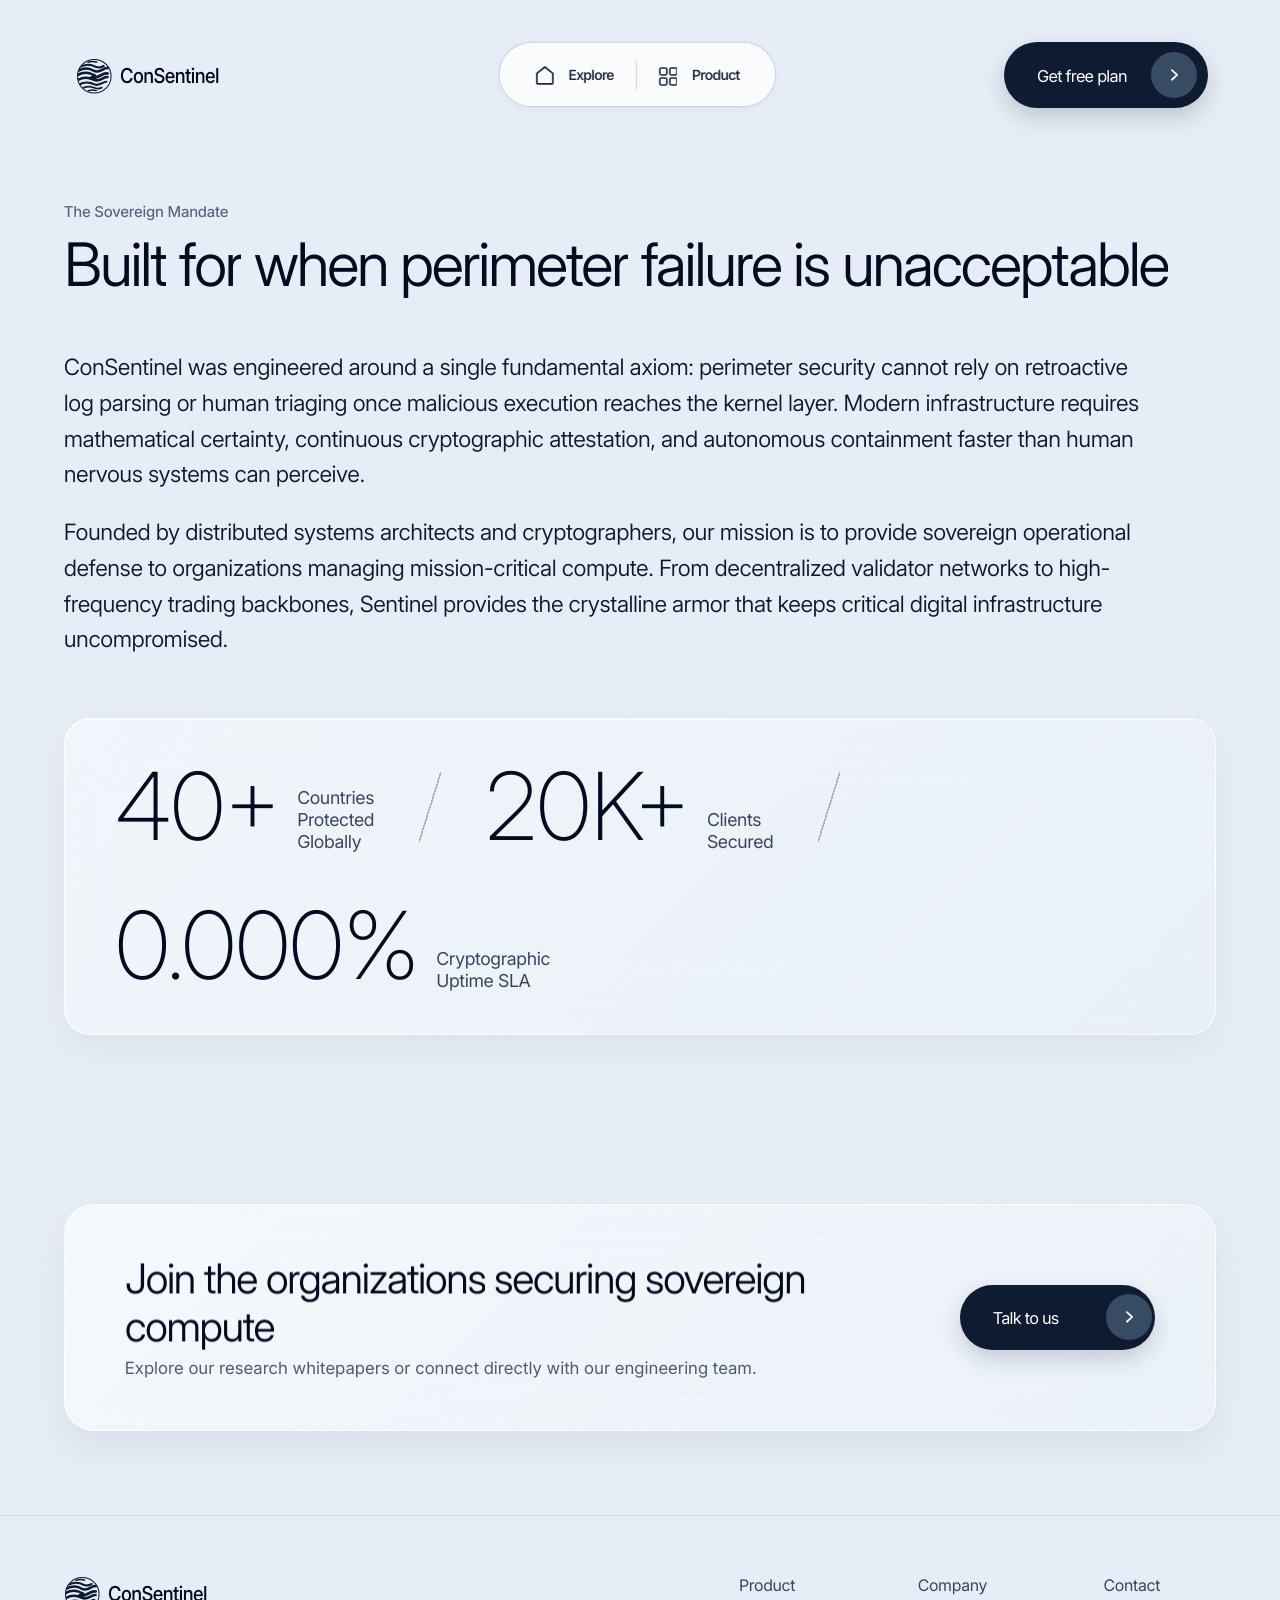
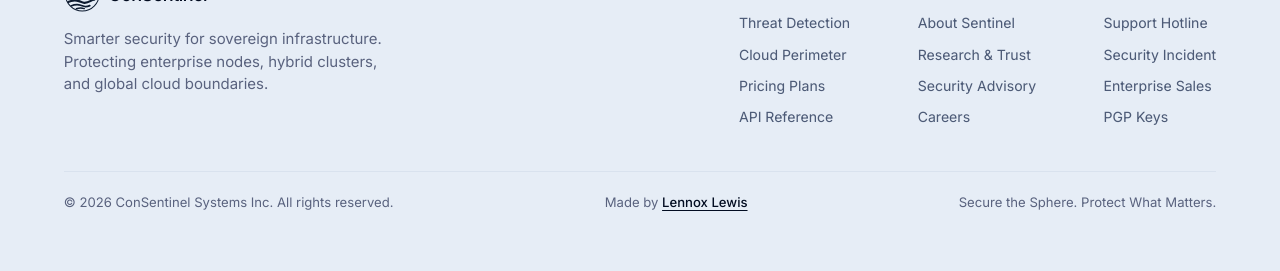
==== about.html @ 49adf563 "Consitel security" ====
<!DOCTYPE html>
<html lang="en">
<head>
  <meta charset="UTF-8">
  <meta name="viewport" content="width=device-width,initial-scale=1,viewport-fit=cover">
  <meta name="theme-color" content="#E6EDF6">
  <title>About — ConSentinel Mission & Defense Engineering</title>
  <link rel="preconnect" href="https://fonts.googleapis.com">
  <link rel="preconnect" href="https://fonts.gstatic.com" crossorigin>
  <link href="https://fonts.googleapis.com/css2?family=Inter:wght@100..900&display=block" rel="stylesheet">
  <link rel="icon" type="image/svg+xml" href="assets/favicon.svg">
  <link rel="stylesheet" href="assets/style.css">
  <script>
  (function(){var d=document.documentElement;
    if(!('animate' in Element.prototype))return;
    if(window.matchMedia&&matchMedia('(prefers-reduced-motion: reduce)').matches)return;
    d.classList.add('pre');
    setTimeout(function(){d.classList.remove('pre')},4000);
  })();
  </script>
</head>
<body>
  <!-- SHARED SITE HEADER -->
  <header class="site-header">
    <div class="header-inner">
      <a class="brand l t" style="--x:68;--y:47" href="index.html">
        <svg class="mark" viewBox="0 0 40 40" fill="none" aria-hidden="true">
          <defs><clipPath id="agclip"><circle cx="20" cy="20" r="18.2"/></clipPath></defs>
          <circle cx="20" cy="20" r="18.4" stroke="#0d1b30" stroke-width="1.1"/>
          <g clip-path="url(#agclip)" stroke="#0d1b30" fill="none" stroke-linecap="round" stroke-linejoin="round">
            <path d="M13.2 4.6c3-.9 6.2-1 9.2-.1" stroke-width="1.7"/>
            <path d="M5.6 9.2c3.8-1.9 8-2.4 11.7-1.2 2.5.8 4.3 2.1 6.6 2.3 2 .2 4.2-.4 6.4-1.5" stroke-width="2.3"/>
            <path d="M2.6 13.9c4.4-2.4 9.4-3 13.6-1.5 2.4.9 4.1 2.3 6.4 2.4 2.3.1 4.7-1 7.1-2.4 1.6-.9 3.4-1.4 5.3-1.4" stroke-width="2.7"/>
            <path d="M1.6 18.7c4.8-2.7 10.1-3.2 14.4-1.6 1.8.7 3.2 1.6 4.7 2.1-1.7 1.3-3.4 2.2-5.1 2.6 2.9.5 5.9-.1 8.8-1.5 1.5-.7 2.9-1.6 4.4-2.3 1.9-.9 3.9-1.3 5.9-1.1" stroke-width="2.9"/>
            <path d="M1.9 24.1c4.5-2.4 9.6-3 13.9-1.6 2.3.7 4 1.9 6.2 2 2.4.1 5-.9 7.5-2.3 1.6-.9 3.3-1.4 5-1.4" stroke-width="2.8"/>
            <path d="M3.7 28.8c4.1-2 8.7-2.5 12.6-1.3 2.2.7 3.8 1.8 5.9 1.8 2.3.1 4.8-.8 7.1-2.1 1.2-.7 2.5-1.1 3.8-1.2" stroke-width="2.4"/>
            <path d="M7.6 32.9c3.5-1.5 7.4-1.9 10.6-.9 1.9.6 3.3 1.4 5 1.5 1.6.1 3.3-.3 5-1.1" stroke-width="1.9"/>
            <path d="M13.6 35.8c2.8-.9 5.8-1 8.6-.2" stroke-width="1.5"/>
          </g>
        </svg>
        <b class="sx" style="--sx:0.894">ConSentinel</b>
      </a>

      <button class="burger" type="button" aria-label="Open menu" aria-expanded="false" aria-controls="site-menu"><i></i><i></i></button>

      <div class="menu" id="site-menu">
        <nav class="nav">
          <a class="n-home" href="index.html" aria-label="Home">
            <svg viewBox="0 0 20 21" fill="none" aria-hidden="true">
              <path d="M2 8.4 10 2l8 6.4V18a1 1 0 0 1-1 1H3a1 1 0 0 1-1-1z" stroke="#202940" stroke-width="1.7" stroke-linejoin="round"/>
            </svg>
          </a>
          <a class="n-explore" href="features.html"><span>Explore</span></a>
          <hr class="n-div">
          <a class="n-grid" href="pricing.html" aria-label="Pricing">
            <svg viewBox="0 0 20 20" fill="none" aria-hidden="true">
              <rect x="1" y="1" width="7.4" height="7.4" rx="1.7" stroke="#202940" stroke-width="1.7"/>
              <rect x="11.6" y="1" width="7.4" height="7.4" rx="1.7" stroke="#202940" stroke-width="1.7"/>
              <rect x="1" y="11.6" width="7.4" height="7.4" rx="1.7" stroke="#202940" stroke-width="1.7"/>
              <rect x="11.6" y="11.6" width="7.4" height="7.4" rx="1.7" stroke="#202940" stroke-width="1.7"/>
            </svg>
          </a>
          <a class="n-product" href="pricing.html"><span>Product</span></a>
        </nav>
        <a class="cta l t r" style="--x:58;--y:30" href="pricing.html">
          <span>Get free plan</span>
          <span class="knob">
            <svg viewBox="0 0 18 18" fill="none" aria-hidden="true">
              <path d="m6.6 3.6 6 5.4-6 5.4" stroke="#fff" stroke-width="1.9" stroke-linecap="round" stroke-linejoin="round"/>
            </svg>
          </span>
        </a>
      </div>
    </div>
  </header>

  <main>
    <!-- ABOUT CONTENT -->
    <section class="sec">
      <div class="sec-head">
        <p class="sec-eyebrow sub-eyebrow anim-target">The Sovereign Mandate</p>
        <h1 class="sec-title sub-title anim-target" style="font-size:calc(64*var(--u));">Built for when perimeter failure is unacceptable</h1>
      </div>

      <div class="about-narrative anim-target">
        <p>ConSentinel was engineered around a single fundamental axiom: perimeter security cannot rely on retroactive log parsing or human triaging once malicious execution reaches the kernel layer. Modern infrastructure requires mathematical certainty, continuous cryptographic attestation, and autonomous containment faster than human nervous systems can perceive.</p>
        <p>Founded by distributed systems architects and cryptographers, our mission is to provide sovereign operational defense to organizations managing mission-critical compute. From decentralized validator networks to high-frequency trading backbones, Sentinel provides the crystalline armor that keeps critical digital infrastructure uncompromised.</p>
      </div>

      <!-- REUSED STATS COMPONENT RESTATED -->
      <div class="glass-card about-stats-wrap anim-target">
        <div class="stats">
          <div class="stat">
            <span class="num">112+</span>
            <span class="lbl">Countries<br>Protected<br>Globally</span>
          </div>
          <span class="slash"></span>
          <div class="stat">
            <span class="num">55K+</span>
            <span class="lbl">Clients<br>Secured</span>
          </div>
          <span class="slash"></span>
          <div class="stat">
            <span class="num">99.999%</span>
            <span class="lbl">Cryptographic<br>Uptime SLA</span>
          </div>
        </div>
      </div>
    </section>

    <!-- CTA BANNER -->
    <section class="sec">
      <div class="cta-banner">
        <div>
          <h2 class="cta-banner-title">Join the organizations securing sovereign compute</h2>
          <p class="cta-banner-sub">Explore our research whitepapers or connect directly with our engineering team.</p>
        </div>
        <a class="cta" href="contact.html">
          <span>Talk to us</span>
          <span class="knob">
            <svg viewBox="0 0 18 18" fill="none" aria-hidden="true">
              <path d="m6.6 3.6 6 5.4-6 5.4" stroke="#fff" stroke-width="1.9" stroke-linecap="round" stroke-linejoin="round"/>
            </svg>
          </span>
        </a>
      </div>
    </section>
  </main>

  <!-- SHARED FOOTER -->
  <footer class="foot">
    <div class="foot-main">
      <div class="foot-brand-col">
        <a class="brand" href="index.html">
          <svg class="mark" viewBox="0 0 40 40" fill="none" aria-hidden="true">
            <defs><clipPath id="fgclip4"><circle cx="20" cy="20" r="18.2"/></clipPath></defs>
            <circle cx="20" cy="20" r="18.4" stroke="#0d1b30" stroke-width="1.1"/>
            <g clip-path="url(#fgclip4)" stroke="#0d1b30" fill="none" stroke-linecap="round" stroke-linejoin="round">
              <path d="M13.2 4.6c3-.9 6.2-1 9.2-.1" stroke-width="1.7"/>
              <path d="M5.6 9.2c3.8-1.9 8-2.4 11.7-1.2 2.5.8 4.3 2.1 6.6 2.3 2 .2 4.2-.4 6.4-1.5" stroke-width="2.3"/>
              <path d="M2.6 13.9c4.4-2.4 9.4-3 13.6-1.5 2.4.9 4.1 2.3 6.4 2.4 2.3.1 4.7-1 7.1-2.4 1.6-.9 3.4-1.4 5.3-1.4" stroke-width="2.7"/>
              <path d="M1.6 18.7c4.8-2.7 10.1-3.2 14.4-1.6 1.8.7 3.2 1.6 4.7 2.1-1.7 1.3-3.4 2.2-5.1 2.6 2.9.5 5.9-.1 8.8-1.5 1.5-.7 2.9-1.6 4.4-2.3 1.9-.9 3.9-1.3 5.9-1.1" stroke-width="2.9"/>
              <path d="M1.9 24.1c4.5-2.4 9.6-3 13.9-1.6 2.3.7 4 1.9 6.2 2 2.4.1 5-.9 7.5-2.3 1.6-.9 3.3-1.4 5-1.4" stroke-width="2.8"/>
              <path d="M3.7 28.8c4.1-2 8.7-2.5 12.6-1.3 2.2.7 3.8 1.8 5.9 1.8 2.3.1 4.8-.8 7.1-2.1 1.2-.7 2.5-1.1 3.8-1.2" stroke-width="2.4"/>
              <path d="M7.6 32.9c3.5-1.5 7.4-1.9 10.6-.9 1.9.6 3.3 1.4 5 1.5 1.6.1 3.3-.3 5-1.1" stroke-width="1.9"/>
              <path d="M13.6 35.8c2.8-.9 5.8-1 8.6-.2" stroke-width="1.5"/>
            </g>
          </svg>
          <b class="sx" style="--sx:0.894">ConSentinel</b>
        </a>
        <p class="foot-desc">Smarter security for sovereign infrastructure. Protecting enterprise nodes, hybrid clusters, and global cloud boundaries.</p>
      </div>

      <div class="foot-cols">
        <div class="foot-col">
          <h4>Product</h4>
          <ul>
            <li><a href="features.html">Threat Detection</a></li>
            <li><a href="features.html">Cloud Perimeter</a></li>
            <li><a href="pricing.html">Pricing Plans</a></li>
            <li><a href="features.html">API Reference</a></li>
          </ul>
        </div>
        <div class="foot-col">
          <h4>Company</h4>
          <ul>
            <li><a href="about.html">About Sentinel</a></li>
            <li><a href="about.html">Research & Trust</a></li>
            <li><a href="about.html">Security Advisory</a></li>
            <li><a href="contact.html">Careers</a></li>
          </ul>
        </div>
        <div class="foot-col">
          <h4>Contact</h4>
          <ul>
            <li><a href="contact.html">Support Hotline</a></li>
            <li><a href="contact.html">Security Incident</a></li>
            <li><a href="contact.html">Enterprise Sales</a></li>
            <li><a href="contact.html">PGP Keys</a></li>
          </ul>
        </div>
      </div>
    </div>

    <div class="foot-bottom">
      <span>© 2026 ConSentinel Systems Inc. All rights reserved.</span>
      <span>Made by <a href="https://lennoxlewis.co.ke" target="_blank" rel="noopener noreferrer">Lennox Lewis</a></span>
      <span>Secure the Sphere. Protect What Matters.</span>
    </div>
  </footer>

  <script src="assets/site.js" defer></script>
  <script>
  document.addEventListener('DOMContentLoaded', () => {
    if (!window.ConSentinel) return;
    window.ConSentinel.startTimeline(({ lift, settle }) => {
      // Header synchronization
      lift('.brand', 60, '.55em', 600);
      settle('.nav', 150, 700, .99, '.5em');
      settle('.cta', 200, 700, .985, '.5em');
      settle('.burger', 150, 700, .9, '.4em');

      // Calm subpage entrance sequence
      lift('.sub-eyebrow', 280, '.6em', 520);
      lift('.about-narrative', 420, '.7em', 560);
      settle('.about-stats-wrap', 500, 800, .985, '1.1em');
    });
  });
  </script>
</body>
</html>
---- assets/style.css ----
:root {
  --u: min(100vw / 1280, 100vh / 960);
  --ink: #020C21;
  --ink-soft: #0F182F;
  --muted: #59627E;
  --muted2: #4D5B77;
  --frame: #E6EDF6;
  --cta: #0F1B31;
  --cta-knob: #384B64;
  --meet-knob: #1A2B45;
  --accent: #4A78B0;
  --track: #DDE4EE;
}
@supports (height: 100dvh) {
  :root {
    --u: min(100vw / 1280, 100dvh / 960);
  }
}

*, *::before, *::after {
  box-sizing: border-box;
  margin: 0;
  padding: 0;
}
html, body {
  min-height: 100%;
}
body {
  background: var(--frame);
  overflow-x: hidden;
  color: var(--ink);
  font-family: Inter, "Helvetica Neue", Helvetica, Arial, sans-serif;
  font-synthesis: none;
  -webkit-font-smoothing: antialiased;
  text-rendering: geometricPrecision;
}

/* ==========================================================================
   2. ABSOLUTE-POSITION HELPER SYSTEM
   ========================================================================== */
.stack, .row, .hero-blk, .tagrow, .stats, .stat {
  display: contents;
}
.l {
  position: absolute;
  z-index: 2;
}
.t {
  left: calc((var(--x) + 13) * var(--u));
  top: calc((var(--y) + 15) * var(--u));
}
.c {
  left: calc((var(--x) + 13) * var(--u));
  top: calc(50% + (var(--y) - 2) * var(--u));
}
.b {
  left: calc((var(--x) + 13) * var(--u));
  bottom: calc((var(--y) + 19) * var(--u));
}
.r {
  left: auto;
  right: calc((var(--x) + 19) * var(--u));
}
.sx {
  display: inline-block;
  transform-origin: left top;
  transform: scaleX(var(--sx, 1));
}

/* Word-split reveal helpers */
.w {
  overflow: hidden;
  display: inline-block;
  vertical-align: bottom;
}
.wi {
  display: inline-block;
  will-change: transform, clip-path;
}

/* ==========================================================================
   3. HERO STRUCTURE & BACKGROUND
   ========================================================================== */
.hero-stage {
  position: relative;
  width: 100vw;
  height: 100vh;
  height: 100dvh;
  overflow: hidden;
  isolation: isolate;
  background: var(--frame);
}
.card {
  position: absolute;
  inset: 0;
  isolation: isolate;
}
.bg {
  position: absolute;
  left: -2px;
  top: -2px;
  width: calc(100vw + 4px);
  height: calc(100vh + 4px);
  object-fit: cover;
  object-position: 50% 50%;
  z-index: 0;
  filter: brightness(1.006) saturate(.965);
  transform: scale(1.002);
}
@supports (height: 100dvh) {
  .bg {
    height: calc(100dvh + 4px);
  }
}
.tint {
  position: absolute;
  inset: 0;
  background: rgba(255, 249, 240, .05);
  z-index: 1;
  pointer-events: none;
}

/* ==========================================================================
   4. BRAND & SITE HEADER
   ========================================================================== */
.brand {
  display: flex;
  align-items: center;
  text-decoration: none;
  color: inherit;
  height: calc(39 * var(--u));
}
.mark {
  width: calc(39 * var(--u));
  height: calc(39 * var(--u));
  display: block;
  flex: none;
}
.brand b {
  font-size: calc(22 * var(--u));
  font-weight: 520;
  letter-spacing: -0.03em;
  line-height: 1;
  margin-left: calc(7.7 * var(--u));
}

.site-header {
  position: relative;
  width: 100%;
  height: calc(125 * var(--u));
  z-index: 10;
}
.site-header .header-inner {
  position: relative;
  width: 100%;
  height: 100%;
}

/* ==========================================================================
   5. NAVIGATION PILL
   ========================================================================== */
.nav {
  position: absolute;
  left: 50%;
  transform: translateX(calc(-50% - 3 * var(--u)));
  top: calc((31 + 15) * var(--u));
  width: calc(293 * var(--u));
  height: calc(67 * var(--u));
  border-radius: 999px;
  background: rgba(255, 255, 255, 0.78);
  border: calc(1 * var(--u)) solid rgba(255, 255, 255, .85);
  -webkit-backdrop-filter: blur(calc(40 * var(--u)));
  backdrop-filter: blur(calc(40 * var(--u)));
  box-shadow: 0 0 0 calc(1.3 * var(--u)) rgba(120, 145, 180, 0.2),
              0 calc(2 * var(--u)) calc(10 * var(--u)) rgba(28, 52, 92, .05);
  z-index: 2;
}
.nav > * {
  position: absolute;
}
.nav a {
  text-decoration: none;
  color: inherit;
  display: flex;
  align-items: center;
}
.nav span {
  font-size: calc(15 * var(--u));
  font-weight: 570;
  letter-spacing: -0.0561em;
  line-height: 1;
  color: #202940;
  white-space: nowrap;
}
.nav i {
  display: block;
}
.nav i svg {
  width: 100%;
  height: 100%;
  display: block;
}
.n-home {
  left: calc(36 * var(--u));
  top: calc(22 * var(--u));
  width: calc(21.3 * var(--u));
  height: calc(22.4 * var(--u));
}
.n-explore {
  left: calc(72 * var(--u));
  top: calc(26 * var(--u));
}
.n-div {
  left: calc(144 * var(--u));
  top: calc(18 * var(--u));
  width: calc(1.5 * var(--u));
  height: calc(31 * var(--u));
  background: #CED5E0;
  border: 0;
}
.n-grid {
  left: calc(168 * var(--u));
  top: calc(24 * var(--u));
  width: calc(20.2 * var(--u));
  height: calc(20.2 * var(--u));
}
.n-product {
  left: calc(203.8 * var(--u));
  top: calc(26 * var(--u));
}

/* ==========================================================================
   6. PRIMARY CTA & KNOB
   ========================================================================== */
.cta {
  width: calc(217 * var(--u));
  height: calc(70 * var(--u));
  border-radius: 999px;
  background: var(--cta);
  text-decoration: none;
  display: block;
  box-shadow: 0 calc(10 * var(--u)) calc(24 * var(--u)) rgba(11, 26, 50, .18);
  position: relative;
}
.cta.l {
  position: absolute;
}
.cta span {
  position: absolute;
  left: calc(34.8 * var(--u));
  top: calc(27.55 * var(--u));
  font-size: calc(17.5 * var(--u));
  font-weight: 400;
  letter-spacing: -0.0442em;
  line-height: 1;
  color: #fff;
  white-space: nowrap;
}
.knob {
  position: absolute;
  border-radius: 50%;
  background: var(--cta-knob);
  display: flex;
  align-items: center;
  justify-content: center;
}
.cta .knob {
  left: calc(156 * var(--u));
  top: calc(10.5 * var(--u));
  width: calc(49 * var(--u));
  height: calc(49 * var(--u));
}
.knob svg {
  width: calc(17 * var(--u));
  height: calc(17 * var(--u));
  display: block;
}

/* ==========================================================================
   7. HERO TYPE & ELEMENTS
   ========================================================================== */
.eyebrow {
  font-size: calc(16 * var(--u));
  font-weight: 470;
  letter-spacing: -0.015em;
  line-height: 1;
  color: var(--muted);
  white-space: nowrap;
}
h1 {
  font-size: calc(98 * var(--u));
  font-weight: 360;
  letter-spacing: -0.035em;
  line-height: calc(90 * var(--u));
  color: var(--ink);
  white-space: nowrap;
}
.play {
  width: calc(50.5 * var(--u));
  height: calc(50.5 * var(--u));
  border-radius: 50%;
  background: #fff;
  display: flex;
  align-items: center;
  justify-content: center;
  box-shadow: 0 calc(6 * var(--u)) calc(18 * var(--u)) rgba(28, 52, 92, .10);
}
.play svg {
  width: calc(13 * var(--u));
  height: calc(14 * var(--u));
  display: block;
}
.tag {
  font-size: calc(24 * var(--u));
  font-weight: 470;
  letter-spacing: -0.03em;
  line-height: 1;
  color: var(--ink-soft);
  white-space: nowrap;
}

/* ==========================================================================
   8. GLASS PANEL
   ========================================================================== */
.panel {
  width: calc(275 * var(--u));
  height: calc(271 * var(--u));
  border-radius: calc(28 * var(--u));
  background: linear-gradient(135deg, rgba(255, 255, 255, 0.44), rgba(255, 255, 255, 0.16));
  border: calc(1 * var(--u)) solid rgba(255, 255, 255, .60);
  -webkit-backdrop-filter: blur(calc(40 * var(--u))) saturate(112%);
  backdrop-filter: blur(calc(40 * var(--u))) saturate(112%);
  box-shadow: inset calc(1 * var(--u)) calc(1 * var(--u)) 0 rgba(255, 255, 255, .55),
              inset calc(-1 * var(--u)) calc(-1 * var(--u)) 0 rgba(255, 255, 255, .18),
              0 calc(18 * var(--u)) calc(40 * var(--u)) rgba(28, 52, 92, .07);
}
.panel > * {
  position: absolute;
}
.p-title {
  left: calc(29 * var(--u));
  top: calc(44.7 * var(--u));
  font-size: calc(24 * var(--u));
  font-weight: 500;
  letter-spacing: -0.02em;
  line-height: 1;
  color: var(--ink);
  white-space: nowrap;
}
.dot {
  left: calc(137 * var(--u));
  top: calc(53 * var(--u));
  width: calc(10 * var(--u));
  height: calc(10 * var(--u));
  border-radius: 50%;
  background: var(--accent);
}
.shield {
  left: calc(177 * var(--u));
  top: calc(46 * var(--u));
  width: calc(73 * var(--u));
  height: calc(73 * var(--u));
  border-radius: 50%;
  background: rgba(255, 255, 255, .92);
  display: flex;
  align-items: center;
  justify-content: center;
  box-shadow: 0 0 calc(26 * var(--u)) calc(10 * var(--u)) rgba(255, 255, 255, .5),
              0 calc(6 * var(--u)) calc(16 * var(--u)) rgba(28, 52, 92, .06);
}
.shield svg {
  width: calc(30 * var(--u));
  height: calc(39 * var(--u));
  display: block;
}
.p-sub {
  left: calc(29 * var(--u));
  top: calc(94.35 * var(--u));
  font-size: calc(18 * var(--u));
  font-weight: 400;
  letter-spacing: -0.02em;
  line-height: calc(20.4 * var(--u));
  color: var(--muted2);
}
.scale {
  left: calc(47 * var(--u));
  top: calc(189 * var(--u));
  width: calc(190 * var(--u));
  display: flex;
  justify-content: space-between;
  font-size: calc(15 * var(--u));
  font-weight: 400;
  letter-spacing: -0.03em;
  line-height: 1;
  color: #586580;
}
.track {
  left: calc(46 * var(--u));
  top: calc(221 * var(--u));
  width: calc(190 * var(--u));
  height: calc(8 * var(--u));
  border-radius: 999px;
  background: #DDE4EE;
  overflow: hidden;
}
.track i {
  display: block;
  width: calc(59 * var(--u));
  height: 100%;
  border-radius: 999px;
  background: #5F88B4;
}

/* ==========================================================================
   9. STATS ROW
   ========================================================================= */
.num {
  font-size: calc(100 * var(--u));
  font-weight: 200;
  letter-spacing: 0em;
  line-height: 1;
  color: var(--ink);
  white-space: nowrap;
}
.lbl {
  font-size: calc(19 * var(--u));
  font-weight: 400;
  letter-spacing: -0.02em;
  line-height: calc(23.5 * var(--u));
  color: #39455F;
}
.slash {
  width: calc(23 * var(--u));
  height: calc(75 * var(--u));
  background: linear-gradient(to top left,
    transparent calc(50% - .85 * var(--u)),
    #A7B4C6 calc(50% - .85 * var(--u)),
    #A7B4C6 calc(50% + .85 * var(--u)),
    transparent calc(50% + .85 * var(--u))
  );
}

/* ==========================================================================
   10. MEET SENTINEL PILL
   ========================================================================== */
.meet {
  width: calc(269 * var(--u));
  height: calc(86 * var(--u));
  border-radius: 999px;
  display: block;
  text-decoration: none;
  background: rgba(255, 255, 255, 0.325);
  border: calc(1 * var(--u)) solid rgba(255, 255, 255, .62);
  -webkit-backdrop-filter: blur(calc(40 * var(--u)));
  backdrop-filter: blur(calc(40 * var(--u)));
  box-shadow: 0 0 0 calc(1.2 * var(--u)) rgba(120, 145, 180, 0.1),
              inset calc(1 * var(--u)) calc(1 * var(--u)) 0 rgba(255, 255, 255, .5),
              0 calc(8 * var(--u)) calc(22 * var(--u)) rgba(28, 52, 92, .035);
}
.meet > * {
  position: absolute;
}
.thumb {
  left: calc(12 * var(--u));
  top: calc(11 * var(--u));
  width: calc(64 * var(--u));
  height: calc(64 * var(--u));
  border-radius: 50%;
  overflow: hidden;
  box-shadow: inset 0 0 0 calc(1 * var(--u)) rgba(255, 255, 255, .45);
}
.thumb img {
  width: 100%;
  height: 100%;
  object-fit: cover;
  display: block;
}
.meet b {
  left: calc(89.8 * var(--u));
  top: calc(34.55 * var(--u));
  font-size: calc(17.5 * var(--u));
  font-weight: 425;
  letter-spacing: -0.0681em;
  line-height: 1;
  color: #1B2A44;
  white-space: nowrap;
}
.meet .knob {
  left: calc(206 * var(--u));
  top: calc(17 * var(--u));
  width: calc(50 * var(--u));
  height: calc(50 * var(--u));
  background: var(--meet-knob);
}

/* ==========================================================================
   11. BURGER & MENU BASE
   ========================================================================== */
.burger {
  display: none;
  align-items: center;
  justify-content: center;
  flex-direction: column;
  gap: calc(6 * var(--u));
  width: calc(56 * var(--u));
  height: calc(56 * var(--u));
  border-radius: 999px;
  padding: 0;
  cursor: pointer;
  background: rgba(255, 255, 255, 0.78);
  border: calc(1 * var(--u)) solid rgba(255, 255, 255, .85);
  -webkit-backdrop-filter: blur(calc(40 * var(--u)));
  backdrop-filter: blur(calc(40 * var(--u)));
  box-shadow: 0 0 0 calc(1.3 * var(--u)) rgba(120, 145, 180, 0.2),
              0 calc(2 * var(--u)) calc(10 * var(--u)) rgba(28, 52, 92, .05);
}
.burger i {
  display: block;
  width: calc(20 * var(--u));
  height: calc(1.8 * var(--u));
  border-radius: 999px;
  background: #202940;
  transition: transform .3s cubic-bezier(.2, .7, .3, 1), opacity .3s;
}
.burger[aria-expanded="true"] i:first-child {
  transform: translateY(calc(3.9 * var(--u))) rotate(45deg);
}
.burger[aria-expanded="true"] i:last-child {
  transform: translateY(calc(-3.9 * var(--u))) rotate(-45deg);
}
.burger:focus-visible {
  outline: calc(2 * var(--u)) solid #2f5f9e;
  outline-offset: calc(3 * var(--u));
}
.menu {
  display: contents;
}

@media (prefers-reduced-motion: no-preference) {
  .cta, .meet {
    transition: transform .35s cubic-bezier(.2, .7, .3, 1);
  }
  .cta:hover, .meet:hover {
    transform: translateY(calc(-2 * var(--u)));
  }
}
a:focus-visible, button:focus-visible, input:focus-visible, textarea:focus-visible {
  outline: calc(2 * var(--u)) solid #2f5f9e;
  outline-offset: calc(3 * var(--u));
}

/* ==========================================================================
   12. NEW SHARED COMPONENTS (SUBPAGE SECTIONS, FOOTER, CARDS, FORMS)
   ========================================================================== */
.sec {
  width: 100%;
  padding: calc(90 * var(--u)) calc(68 * var(--u));
  position: relative;
}
.sec-narrow {
  max-width: calc(980 * var(--u));
  margin: 0 auto;
}
.sec-head {
  margin-bottom: calc(56 * var(--u));
}
.sec-head.centered {
  text-align: center;
}
.sec-eyebrow {
  font-size: calc(16 * var(--u));
  font-weight: 470;
  letter-spacing: -0.015em;
  color: var(--muted);
  margin-bottom: calc(12 * var(--u));
}
.sec-title {
  font-size: calc(54 * var(--u));
  font-weight: 360;
  letter-spacing: -0.035em;
  line-height: 1.1;
  color: var(--ink);
}
.sec-sub {
  font-size: calc(20 * var(--u));
  font-weight: 400;
  letter-spacing: -0.02em;
  line-height: calc(28 * var(--u));
  color: var(--muted2);
  margin-top: calc(16 * var(--u));
  max-width: calc(720 * var(--u));
}
.sec-head.centered .sec-sub {
  margin-left: auto;
  margin-right: auto;
}

/* Reusable Glass Panel Card */
.glass-card {
  border-radius: calc(28 * var(--u));
  background: linear-gradient(135deg, rgba(255, 255, 255, 0.48), rgba(255, 255, 255, 0.18));
  border: calc(1 * var(--u)) solid rgba(255, 255, 255, .65);
  -webkit-backdrop-filter: blur(calc(40 * var(--u))) saturate(112%);
  backdrop-filter: blur(calc(40 * var(--u))) saturate(112%);
  box-shadow: inset calc(1 * var(--u)) calc(1 * var(--u)) 0 rgba(255, 255, 255, .55),
              inset calc(-1 * var(--u)) calc(-1 * var(--u)) 0 rgba(255, 255, 255, .18),
              0 calc(14 * var(--u)) calc(34 * var(--u)) rgba(28, 52, 92, .05);
  padding: calc(38 * var(--u));
  position: relative;
  display: flex;
  flex-direction: column;
}
.card-icon {
  width: calc(54 * var(--u));
  height: calc(54 * var(--u));
  border-radius: 50%;
  background: rgba(255, 255, 255, .92);
  display: flex;
  align-items: center;
  justify-content: center;
  margin-bottom: calc(26 * var(--u));
  box-shadow: 0 0 calc(20 * var(--u)) calc(6 * var(--u)) rgba(255, 255, 255, .5),
              0 calc(6 * var(--u)) calc(14 * var(--u)) rgba(28, 52, 92, .06);
}
.card-icon svg {
  width: calc(26 * var(--u));
  height: calc(26 * var(--u));
}
.card-title {
  font-size: calc(24 * var(--u));
  font-weight: 500;
  letter-spacing: -0.02em;
  color: var(--ink);
  margin-bottom: calc(14 * var(--u));
}
.card-desc {
  font-size: calc(17 * var(--u));
  font-weight: 400;
  letter-spacing: -0.015em;
  line-height: calc(24 * var(--u));
  color: var(--muted2);
}

/* Grids */
.strip-grid {
  display: grid;
  grid-template-columns: repeat(3, 1fr);
  gap: calc(32 * var(--u));
  width: 100%;
}
.features-grid {
  display: grid;
  grid-template-columns: repeat(3, 1fr);
  gap: calc(30 * var(--u));
  width: 100%;
}

/* How It Works Steps */
.step-card {
  position: relative;
  padding: calc(36 * var(--u));
}
.step-num {
  font-size: calc(56 * var(--u));
  font-weight: 200;
  letter-spacing: -0.02em;
  line-height: 1;
  color: var(--accent);
  margin-bottom: calc(18 * var(--u));
}

/* CTA Banner */
.cta-banner {
  width: 100%;
  border-radius: calc(32 * var(--u));
  background: linear-gradient(135deg, rgba(255, 255, 255, 0.62), rgba(255, 255, 255, 0.25));
  border: calc(1 * var(--u)) solid rgba(255, 255, 255, .80);
  -webkit-backdrop-filter: blur(calc(40 * var(--u))) saturate(112%);
  backdrop-filter: blur(calc(40 * var(--u))) saturate(112%);
  box-shadow: 0 calc(18 * var(--u)) calc(40 * var(--u)) rgba(28, 52, 92, .07);
  padding: calc(54 * var(--u)) calc(64 * var(--u));
  display: flex;
  align-items: center;
  justify-content: space-between;
  gap: calc(32 * var(--u));
}
.cta-banner-title {
  font-size: calc(44 * var(--u));
  font-weight: 360;
  letter-spacing: -0.03em;
  line-height: 1.15;
  color: var(--ink);
}
.cta-banner-sub {
  font-size: calc(18 * var(--u));
  font-weight: 400;
  color: var(--muted2);
  margin-top: calc(10 * var(--u));
}

/* Pricing Cards */
.pricing-grid {
  display: grid;
  grid-template-columns: repeat(3, 1fr);
  gap: calc(32 * var(--u));
  width: 100%;
  align-items: stretch;
}
.pricing-card {
  padding: calc(44 * var(--u)) calc(38 * var(--u));
  display: flex;
  flex-direction: column;
  justify-content: space-between;
}
.pricing-card.emphasized {
  background: linear-gradient(135deg, rgba(255, 255, 255, 0.72), rgba(255, 255, 255, 0.32));
  border: calc(1.5 * var(--u)) solid rgba(74, 120, 176, .55);
  box-shadow: 0 calc(20 * var(--u)) calc(44 * var(--u)) rgba(28, 52, 92, .10),
              0 0 0 calc(1.5 * var(--u)) rgba(74, 120, 176, .25);
  transform: translateY(calc(-6 * var(--u)));
}
.plan-badge {
  display: inline-block;
  font-size: calc(13 * var(--u));
  font-weight: 570;
  letter-spacing: 0.04em;
  text-transform: uppercase;
  color: var(--accent);
  margin-bottom: calc(12 * var(--u));
}
.plan-price {
  font-size: calc(64 * var(--u));
  font-weight: 200;
  letter-spacing: -0.03em;
  line-height: 1;
  color: var(--ink);
  margin: calc(16 * var(--u)) 0 calc(8 * var(--u));
}
.plan-price span {
  font-size: calc(20 * var(--u));
  font-weight: 400;
  color: var(--muted);
  letter-spacing: 0;
}
.plan-desc {
  font-size: calc(16 * var(--u));
  font-weight: 400;
  line-height: calc(22 * var(--u));
  color: var(--muted2);
  margin-bottom: calc(28 * var(--u));
  min-height: calc(44 * var(--u));
}
.plan-features {
  list-style: none;
  display: flex;
  flex-direction: column;
  gap: calc(14 * var(--u));
  margin-bottom: calc(36 * var(--u));
  flex: 1;
}
.plan-features li {
  font-size: calc(16 * var(--u));
  font-weight: 425;
  color: var(--ink-soft);
  display: flex;
  align-items: center;
  gap: calc(12 * var(--u));
}
.plan-features li svg {
  width: calc(18 * var(--u));
  height: calc(18 * var(--u));
  flex: none;
}
.pricing-card .cta {
  width: 100%;
}
.pricing-card .cta .knob {
  left: auto;
  right: calc(10.5 * var(--u));
}

/* FAQ */
.faq-grid {
  display: grid;
  grid-template-columns: repeat(2, 1fr);
  gap: calc(28 * var(--u));
  width: 100%;
}
.faq-card {
  padding: calc(32 * var(--u));
}
.faq-q {
  font-size: calc(20 * var(--u));
  font-weight: 500;
  letter-spacing: -0.02em;
  color: var(--ink);
  margin-bottom: calc(12 * var(--u));
}
.faq-a {
  font-size: calc(16 * var(--u));
  font-weight: 400;
  line-height: calc(24 * var(--u));
  color: var(--muted2);
}

/* About Narrative */
.about-narrative {
  font-size: calc(24 * var(--u));
  font-weight: 360;
  line-height: calc(38 * var(--u));
  letter-spacing: -0.02em;
  color: var(--ink-soft);
  max-width: 78ch;
  margin-bottom: calc(36 * var(--u));
}
.about-narrative p + p {
  margin-top: calc(24 * var(--u));
}
.about-stats-wrap {
  margin-top: calc(64 * var(--u));
  padding: calc(44 * var(--u)) calc(54 * var(--u));
}
.about-stats-wrap .stats {
  display: flex;
  align-items: center;
  gap: calc(48 * var(--u));
  flex-wrap: wrap;
}
.about-stats-wrap .stat {
  display: flex;
  align-items: flex-end;
  gap: calc(18 * var(--u));
}

/* Contact Page */
.contact-layout {
  display: grid;
  grid-template-columns: 1fr 1.25fr;
  gap: calc(56 * var(--u));
  align-items: start;
}
.contact-info-list {
  list-style: none;
  display: flex;
  flex-direction: column;
  gap: calc(28 * var(--u));
  margin-top: calc(32 * var(--u));
}
.contact-info-item {
  display: flex;
  flex-direction: column;
  gap: calc(6 * var(--u));
}
.contact-info-lbl {
  font-size: calc(14 * var(--u));
  font-weight: 570;
  letter-spacing: 0.03em;
  text-transform: uppercase;
  color: var(--muted);
}
.contact-info-val {
  font-size: calc(19 * var(--u));
  font-weight: 425;
  color: var(--ink);
  text-decoration: none;
}
.contact-form {
  padding: calc(44 * var(--u));
  display: flex;
  flex-direction: column;
  gap: calc(24 * var(--u));
}
.form-field {
  display: flex;
  flex-direction: column;
  gap: calc(8 * var(--u));
}
.form-label {
  font-size: calc(15 * var(--u));
  font-weight: 500;
  letter-spacing: -0.01em;
  color: var(--ink-soft);
}
.form-input, .form-textarea {
  width: 100%;
  padding: calc(14 * var(--u)) calc(18 * var(--u));
  border-radius: calc(12 * var(--u));
  background: rgba(255, 255, 255, 0.65);
  border: calc(1 * var(--u)) solid rgba(120, 145, 180, 0.28);
  font-family: inherit;
  font-size: calc(16 * var(--u));
  color: var(--ink);
  transition: border-color .2s, background .2s;
}
.form-input:focus, .form-textarea:focus {
  background: rgba(255, 255, 255, 0.95);
  border-color: var(--accent);
}
.form-textarea {
  min-height: calc(130 * var(--u));
  resize: vertical;
}
.contact-form .cta .knob {
  left: auto;
  right: calc(10.5 * var(--u));
}

/* ==========================================================================
   13. FOOTER
   ========================================================================== */
.foot {
  width: 100%;
  padding: calc(64 * var(--u)) calc(68 * var(--u));
  display: flex;
  flex-direction: column;
  gap: calc(48 * var(--u));
  border-top: calc(1 * var(--u)) solid rgba(120, 145, 180, .18);
  position: relative;
  z-index: 2;
}
.foot-main {
  display: flex;
  justify-content: space-between;
  align-items: flex-start;
  width: 100%;
}
.foot-brand-col {
  max-width: calc(360 * var(--u));
}
.foot-desc {
  margin-top: calc(16 * var(--u));
  font-size: calc(16 * var(--u));
  font-weight: 400;
  line-height: calc(24 * var(--u));
  color: var(--muted);
}
.foot-cols {
  display: flex;
  gap: calc(72 * var(--u));
}
.foot-col h4 {
  font-size: calc(17 * var(--u));
  font-weight: 400;
  letter-spacing: -0.02em;
  color: #39455F;
  margin-bottom: calc(18 * var(--u));
}
.foot-col ul {
  list-style: none;
  display: flex;
  flex-direction: column;
  gap: calc(12 * var(--u));
}
.foot-col a {
  text-decoration: none;
  font-size: calc(15 * var(--u));
  font-weight: 425;
  color: var(--muted2);
  transition: color .2s;
}
.foot-col a:hover {
  color: var(--ink);
}
.foot-bottom {
  display: flex;
  justify-content: space-between;
  align-items: center;
  flex-wrap: wrap;
  gap: calc(14 * var(--u));
  padding-top: calc(24 * var(--u));
  border-top: calc(1 * var(--u)) solid rgba(120, 145, 180, .12);
  font-size: calc(14 * var(--u));
  color: var(--muted);
}
.foot-bottom a {
  color: var(--ink);
  font-weight: 500;
  text-decoration: underline;
  text-underline-offset: calc(3 * var(--u));
  transition: color .2s ease;
}
.foot-bottom a:hover {
  color: var(--cta);
}

/* ==========================================================================
   14. RESPONSIVE TIERS
   ========================================================================== */
@media (max-aspect-ratio: 87/80), (max-width: 899px), (max-height: 639px) {
  :root {
    --u: min(100vw / 880, 100vh / 1220);
    --pad: 52;
  }
  @supports (height: 100dvh) {
    :root {
      --u: min(100vw / 880, 100dvh / 1220);
    }
  }
  .card {
    inset: 0;
    border-radius: 0;
  }
  .bg {
    left: -2px;
    top: -2px;
  }
  .stack {
    display: flex;
    flex-direction: column;
    justify-content: space-between;
    position: absolute;
    inset: 0;
    z-index: 2;
    padding: calc(var(--pad) * var(--u));
  }
  .row, .hero-blk, .stats, .stat, .tagrow {
    display: flex;
  }
  .row {
    align-items: center;
    justify-content: space-between;
    width: 100%;
  }
  .hero-blk {
    flex-direction: column;
    align-items: flex-start;
    width: 100%;
    margin: calc(30 * var(--u)) 0;
  }
  .tagrow {
    align-items: center;
    gap: calc(16 * var(--u));
    margin-top: calc(28 * var(--u));
  }
  .stats {
    align-items: flex-end;
    gap: calc(26 * var(--u));
    flex-wrap: wrap;
  }
  .stat {
    align-items: flex-end;
    gap: calc(16 * var(--u));
  }
  .l, .t, .c, .b, .r, .cta.l {
    position: relative;
    left: auto;
    right: auto;
    top: auto;
    bottom: auto;
  }
  h1 {
    margin-top: calc(16 * var(--u));
  }
  .play {
    flex: none;
  }
  .panel {
    align-self: flex-end;
    margin-top: calc(36 * var(--u));
  }
  .row:last-child {
    flex-wrap: wrap;
    row-gap: calc(24 * var(--u));
  }
  .meet {
    margin-left: auto;
  }
  .nav {
    position: relative;
    left: auto;
    top: auto;
    transform: none;
    flex: none;
  }

  /* Subpages Header & Section adjustments */
  .site-header {
    height: auto;
    padding: calc(var(--pad) * var(--u)) calc(var(--pad) * var(--u)) 0;
  }
  .site-header .header-inner {
    display: flex;
    align-items: center;
    justify-content: space-between;
    width: 100%;
  }
  .sec {
    padding: calc(64 * var(--u)) calc(var(--pad) * var(--u));
  }
  .strip-grid, .features-grid, .pricing-grid {
    grid-template-columns: 1fr;
    gap: calc(24 * var(--u));
  }
  .pricing-card.emphasized {
    transform: none;
  }
  .faq-grid, .contact-layout {
    grid-template-columns: 1fr;
    gap: calc(28 * var(--u));
  }
  .cta-banner {
    flex-direction: column;
    align-items: flex-start;
    padding: calc(40 * var(--u)) calc(32 * var(--u));
  }
  .foot {
    padding: calc(48 * var(--u)) calc(var(--pad) * var(--u));
  }
  .foot-main {
    flex-direction: column;
    gap: calc(36 * var(--u));
  }
  .foot-cols {
    flex-wrap: wrap;
    gap: calc(40 * var(--u));
  }

  @media (min-aspect-ratio: 1/1) {
    :root {
      --u: min(100vw / 1240, 100vh / 820);
      --pad: 46;
    }
    @supports (height: 100dvh) {
      :root {
        --u: min(100vw / 1240, 100dvh / 820);
      }
    }
    @media (max-height: 520px) {
      :root {
        --u: min(100vw / 900, 100vh / 560);
        --pad: 30;
      }
      @supports (height: 100dvh) {
        :root {
          --u: min(100vw / 900, 100dvh / 560);
        }
      }
    }
    .hero-blk {
      display: grid;
      grid-template-columns: minmax(0, 1fr) auto;
      column-gap: calc(46 * var(--u));
      align-items: end;
      margin: calc(24 * var(--u)) 0;
    }
    .eyebrow {
      grid-column: 1;
      grid-row: 1;
    }
    h1 {
      grid-column: 1;
      grid-row: 2;
    }
    .tagrow {
      grid-column: 1;
      grid-row: 3;
    }
    .panel {
      grid-column: 2;
      grid-row: 1 / span 3;
      align-self: center;
      margin-top: 0;
    }
    .row:last-child {
      flex-wrap: nowrap;
    }
  }

  /* ── TIER 3 · MOBILE ── */
  @media (max-width: 640px) and (max-aspect-ratio: 1/1) {
    :root {
      --u: min(100vw / 600, 100vh / 940);
      --t: max(var(--u), min(0.85px, 100vh / 780));
      --pad: 40;
    }
    @supports (height: 100dvh) {
      :root {
        --u: min(100vw / 600, 100dvh / 940);
        --t: max(var(--u), min(0.85px, 100dvh / 780));
      }
    }
    .sx {
      transform: none;
    }
    .brand {
      height: auto;
    }
    .mark {
      width: calc(36 * var(--t));
      height: calc(36 * var(--t));
    }
    .brand b {
      font-size: calc(21 * var(--t));
      margin-left: calc(8 * var(--t));
    }
    h1 {
      font-size: calc(66 * var(--u));
      line-height: calc(64 * var(--u));
      margin-top: calc(12 * var(--u));
    }
    .sec-title {
      font-size: calc(40 * var(--u));
      line-height: 1.15;
    }
    .sec-sub {
      font-size: calc(17 * var(--t));
      line-height: calc(24 * var(--t));
    }
    .eyebrow {
      font-size: calc(16 * var(--t));
    }
    .hero-blk {
      margin: calc(24 * var(--u)) 0;
    }
    .tagrow {
      gap: calc(14 * var(--t));
      margin-top: calc(22 * var(--u));
    }
    .tag {
      font-size: calc(19 * var(--t));
      line-height: calc(25 * var(--t));
      white-space: normal;
    }
    .play {
      width: calc(48 * var(--t));
      height: calc(48 * var(--t));
    }
    .play svg {
      width: calc(12 * var(--t));
      height: calc(13 * var(--t));
    }
    .panel {
      width: 100%;
      align-self: stretch;
      height: calc(212 * var(--t));
      margin-top: calc(24 * var(--u));
    }
    .p-title {
      left: calc(30 * var(--t));
      top: calc(30 * var(--t));
      font-size: calc(24 * var(--t));
    }
    .dot {
      left: calc(137 * var(--t));
      top: calc(40 * var(--t));
      width: calc(10 * var(--t));
      height: calc(10 * var(--t));
    }
    .shield {
      left: auto;
      right: calc(26 * var(--t));
      top: calc(22 * var(--t));
      width: calc(64 * var(--t));
      height: calc(64 * var(--t));
    }
    .shield svg {
      width: calc(26 * var(--t));
      height: calc(34 * var(--t));
    }
    .p-sub {
      left: calc(31 * var(--t));
      top: calc(80 * var(--t));
      font-size: calc(17 * var(--t));
      line-height: calc(21 * var(--t));
    }
    .scale {
      left: calc(31 * var(--t));
      top: calc(150 * var(--t));
      width: calc(100% - 62 * var(--t));
      font-size: calc(14 * var(--t));
    }
    .track {
      left: calc(31 * var(--t));
      top: calc(178 * var(--t));
      width: calc(100% - 62 * var(--t));
      height: calc(8 * var(--t));
    }
    .track i {
      width: 31%;
    }
    .stats {
      gap: calc(18 * var(--u));
      align-items: center;
      flex-wrap: nowrap;
    }
    .stat {
      flex-direction: column;
      align-items: flex-start;
      gap: calc(6 * var(--t));
    }
    .num {
      font-size: calc(76 * var(--u));
    }
    .lbl {
      font-size: calc(15 * var(--t));
      line-height: calc(19 * var(--t));
    }
    .slash {
      height: calc(92 * var(--t));
      width: calc(29 * var(--t));
      align-self: center;
    }
    .meet {
      width: 100%;
      height: calc(72 * var(--t));
    }
    .thumb {
      left: calc(9 * var(--t));
      top: calc(5 * var(--t));
      width: calc(62 * var(--t));
      height: calc(62 * var(--t));
    }
    .meet b {
      left: calc(84 * var(--t));
      top: calc(28 * var(--t));
      font-size: calc(17 * var(--t));
    }
    .meet .knob {
      left: auto;
      right: calc(11 * var(--t));
      top: calc(11 * var(--t));
      width: calc(50 * var(--t));
      height: calc(50 * var(--t));
    }
    .about-narrative {
      font-size: calc(18 * var(--t));
      line-height: calc(28 * var(--t));
    }
  }
}

/* ==========================================================================
   15. NAV COLLAPSE (PORTRAIT)
   ========================================================================== */
@media (max-aspect-ratio: 1/1) {
  .burger {
    display: flex;
  }
  .menu {
    display: block;
    position: absolute;
    z-index: 99;
    top: calc((var(--pad) + 68) * var(--u));
    right: calc(var(--pad) * var(--u));
    width: calc(304 * var(--u));
    padding: calc(16 * var(--u));
    border-radius: calc(30 * var(--u));
    background: rgba(255, 255, 255, .82);
    border: calc(1 * var(--u)) solid rgba(255, 255, 255, .85);
    -webkit-backdrop-filter: blur(calc(40 * var(--u)));
    backdrop-filter: blur(calc(40 * var(--u)));
    box-shadow: 0 0 0 calc(1.3 * var(--u)) rgba(120, 145, 180, .2),
                0 calc(16 * var(--u)) calc(34 * var(--u)) rgba(28, 52, 92, .10);
    opacity: 0;
    visibility: hidden;
    transform: translateY(calc(-10 * var(--u))) scale(.97);
    transform-origin: top right;
    transition: opacity .26s cubic-bezier(.2, .7, .3, 1),
                transform .26s cubic-bezier(.2, .7, .3, 1),
                visibility .26s;
  }
  .menu[data-open] {
    opacity: 1;
    visibility: visible;
    transform: none;
  }
  .menu .nav {
    position: relative;
    left: auto;
    top: auto;
    transform: none;
    width: 100%;
    height: auto;
    display: grid;
    grid-template-columns: auto 1fr;
    align-items: center;
    column-gap: calc(16 * var(--u));
    row-gap: calc(16 * var(--u));
    padding: calc(8 * var(--u)) calc(10 * var(--u));
    border: 0;
    background: none;
    box-shadow: none;
    -webkit-backdrop-filter: none;
    backdrop-filter: none;
  }
  .menu .nav > * {
    position: relative;
    left: auto;
    top: auto;
  }
  .menu .nav span {
    font-size: calc(19 * var(--u));
  }
  .menu .n-home {
    width: calc(21 * var(--u));
    height: calc(22 * var(--u));
  }
  .menu .n-grid {
    width: calc(21 * var(--u));
    height: calc(21 * var(--u));
  }
  .menu .n-div {
    grid-column: 1 / -1;
    width: 100%;
    height: calc(1.2 * var(--u));
    margin: calc(2 * var(--u)) 0;
  }
  .menu .cta {
    position: relative;
    left: auto;
    top: auto;
    width: 100%;
    height: calc(64 * var(--u));
    margin-top: calc(14 * var(--u));
  }
  .menu .cta span {
    left: calc(28 * var(--u));
    top: calc(23 * var(--u));
    font-size: calc(19 * var(--u));
  }
  .menu .cta .knob {
    left: auto;
    right: calc(9 * var(--u));
    top: calc(7 * var(--u));
    width: calc(50 * var(--u));
    height: calc(50 * var(--u));
  }

  @media (max-width: 640px) {
    .burger {
      width: calc(56 * var(--t));
      height: calc(56 * var(--t));
      gap: calc(6 * var(--t));
    }
    .burger i {
      width: calc(20 * var(--t));
      height: calc(1.8 * var(--t));
    }
    .burger[aria-expanded="true"] i:first-child {
      transform: translateY(calc(3.9 * var(--t))) rotate(45deg);
    }
    .burger[aria-expanded="true"] i:last-child {
      transform: translateY(calc(-3.9 * var(--t))) rotate(-45deg);
    }
    .menu {
      width: auto;
      left: calc(var(--pad) * var(--u));
      right: calc(var(--pad) * var(--u));
      top: calc(var(--pad) * var(--u) + 68 * var(--t));
      padding: calc(14 * var(--t));
      border-radius: calc(28 * var(--t));
    }
    .menu .nav {
      column-gap: calc(15 * var(--t));
      row-gap: calc(15 * var(--t));
      padding: calc(6 * var(--t)) calc(8 * var(--t));
    }
    .menu .nav span {
      font-size: calc(18 * var(--t));
    }
    .menu .n-home {
      width: calc(21 * var(--t));
      height: calc(22 * var(--t));
    }
    .menu .n-grid {
      width: calc(21 * var(--t));
      height: calc(21 * var(--t));
    }
    .menu .cta {
      height: calc(60 * var(--t));
      margin-top: calc(12 * var(--t));
    }
    .menu .cta span {
      left: calc(26 * var(--t));
      top: calc(21 * var(--t));
      font-size: calc(18 * var(--t));
    }
    .menu .cta .knob {
      right: calc(7 * var(--t));
      top: calc(6 * var(--t));
      width: calc(48 * var(--t));
      height: calc(48 * var(--t));
    }
  }
}

/* ==========================================================================
   16. PRE-STATE (ENTRANCE ANIMATION)
   ========================================================================== */
html.pre .brand, html.pre .nav, html.pre .cta, html.pre .burger,
html.pre .eyebrow, html.pre .play, html.pre .tag,
html.pre .panel, html.pre .lbl, html.pre .meet,
html.pre .anim-target {
  opacity: 0;
}
html.pre h1 .sx, html.pre .num, html.pre .anim-rise {
  clip-path: inset(100% 0 -14% 0);
}
html.pre .slash {
  scale: 1 0;
}
html.pre .track i {
  scale: 0 1;
}
html.pre .dot {
  scale: 0;
}
.track i {
  transform-origin: left center;
}
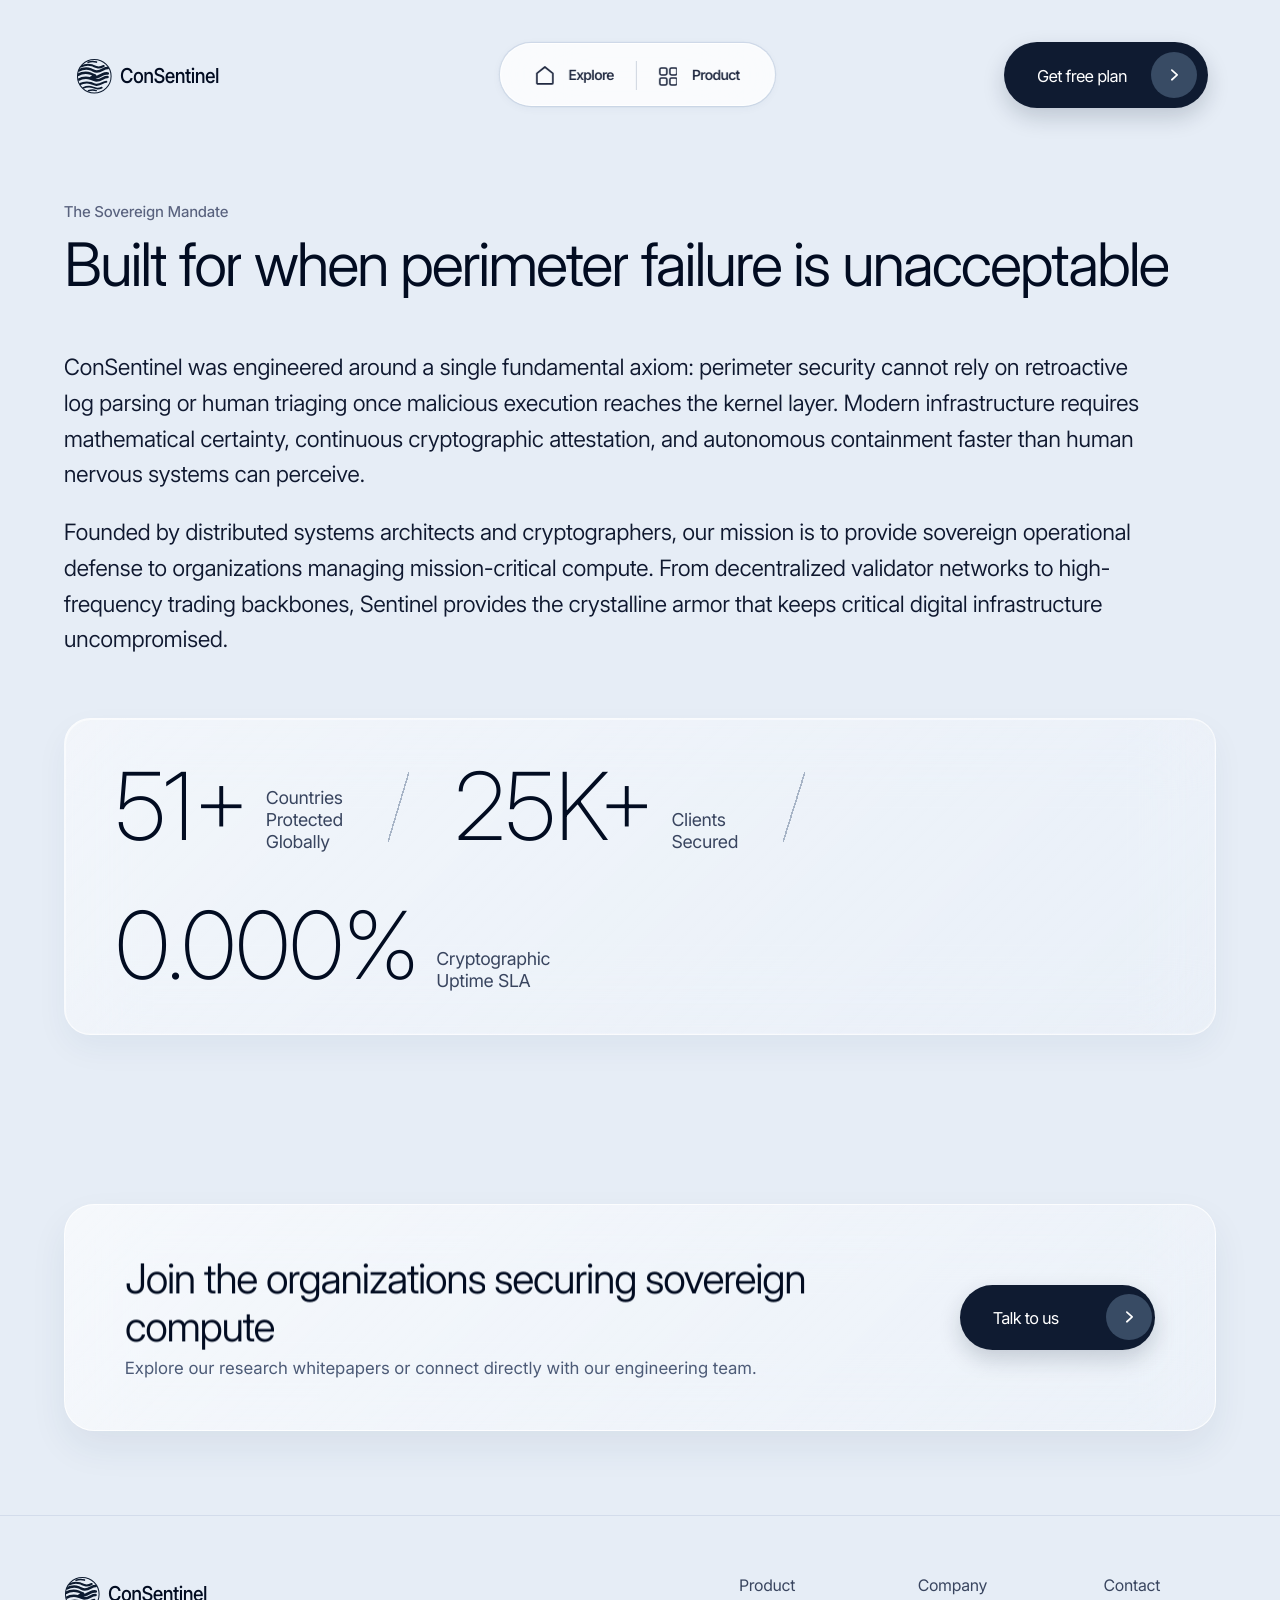
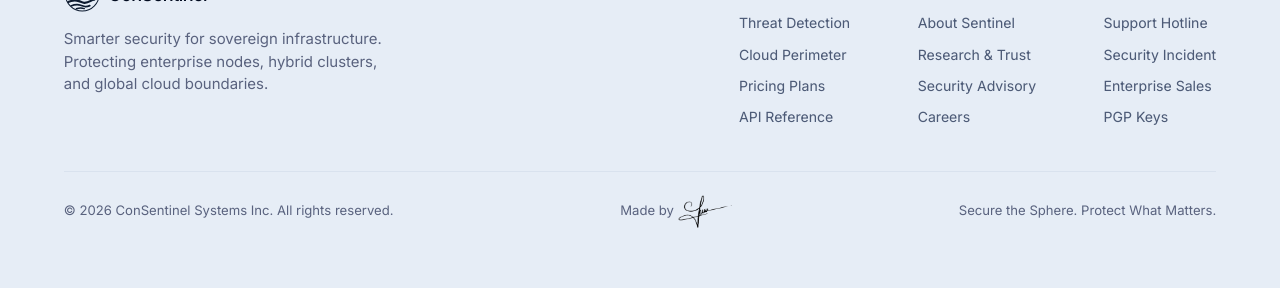
==== commit af1d4205: "Dev signature" ====
--- a/about.html
+++ b/about.html
@@ -184,7 +184,7 @@
 
     <div class="foot-bottom">
       <span>© 2026 ConSentinel Systems Inc. All rights reserved.</span>
-      <span>Made by <a href="https://lennoxlewis.co.ke" target="_blank" rel="noopener noreferrer">Lennox Lewis</a></span>
+      <span class="foot-credit">Made by <a href="https://lennoxlewis.co.ke" target="_blank" rel="noopener noreferrer" aria-label="Lennox Lewis, developer"><img src="assets/Signatures/signature_L_black.png" alt="Lennox Lewis"></a></span>
       <span>Secure the Sphere. Protect What Matters.</span>
     </div>
   </footer>
--- a/assets/style.css
+++ b/assets/style.css
@@ -978,6 +978,18 @@
   text-decoration: underline;
   text-underline-offset: calc(3 * var(--u));
   transition: color .2s ease;
+}
+.foot-bottom .foot-credit a {
+  display: inline-flex;
+  align-items: center;
+  vertical-align: middle;
+  text-decoration: none;
+}
+.foot-credit img {
+  display: block;
+  width: calc(58 * var(--u));
+  height: calc(36 * var(--u));
+  object-fit: contain;
 }
 .foot-bottom a:hover {
   color: var(--cta);
